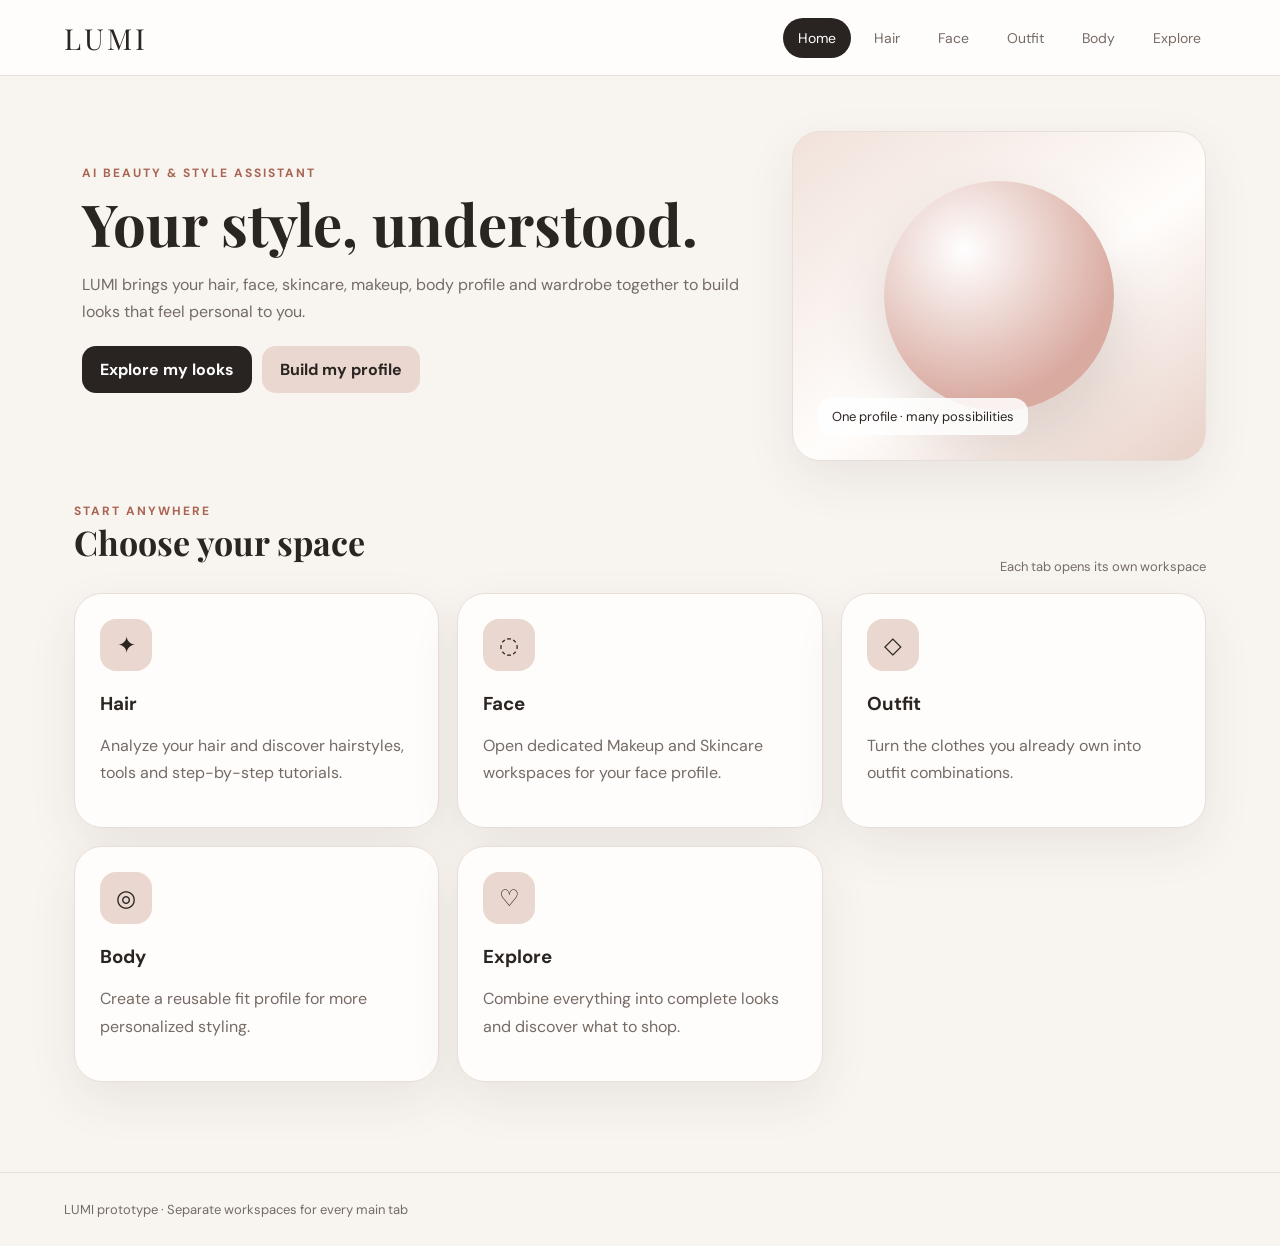
==== index.html @ a48243ca "upload LUMI front-end" ====
<!doctype html><html><head><meta charset="utf-8"><meta name="viewport" content="width=device-width,initial-scale=1"><title>LUMI — Beauty & Style AI</title><link rel="stylesheet" href="styles.css"></head><body>
<nav class="nav"><a class="logo" href="index.html">LUMI</a><div class="navlinks">
<a class="active" href="index.html">Home</a><a href="hair.html">Hair</a><a href="face.html">Face</a><a href="outfit.html">Outfit</a><a href="body.html">Body</a><a href="explore.html">Explore</a></div></nav>
<main class="container"><section class="hero"><div class="hero-copy"><div class="eyebrow">AI Beauty & Style Assistant</div><h1>Your style, understood.</h1><p>LUMI brings your hair, face, skincare, makeup, body profile and wardrobe together to build looks that feel personal to you.</p><div class="btn-row"><a class="btn" href="explore.html">Explore my looks</a><a class="btn secondary" href="body.html">Build my profile</a></div></div><div class="hero-art"><div class="orb"></div><div class="label">One profile · many possibilities</div></div></section>
<div class="section-title"><div><div class="eyebrow">Start anywhere</div><h2>Choose your space</h2></div><span class="small">Each tab opens its own workspace</span></div>
<div class="grid grid-3">
<a class="feature" href="hair.html"><div class="icon">✦</div><h3>Hair</h3><p>Analyze your hair and discover hairstyles, tools and step-by-step tutorials.</p></a>
<a class="feature" href="face.html"><div class="icon">◌</div><h3>Face</h3><p>Open dedicated Makeup and Skincare workspaces for your face profile.</p></a>
<a class="feature" href="outfit.html"><div class="icon">◇</div><h3>Outfit</h3><p>Turn the clothes you already own into outfit combinations.</p></a>
<a class="feature" href="body.html"><div class="icon">◎</div><h3>Body</h3><p>Create a reusable fit profile for more personalized styling.</p></a>
<a class="feature" href="explore.html"><div class="icon">♡</div><h3>Explore</h3><p>Combine everything into complete looks and discover what to shop.</p></a>
</div></main><footer>LUMI prototype · Separate workspaces for every main tab</footer></body></html>
---- styles.css ----
@import url('https://fonts.googleapis.com/css2?family=DM+Sans:wght@400;500;600;700&family=Playfair+Display:wght@500;600&display=swap');

:root{
  --bg:#f8f4f0; --paper:#fffdfb; --ink:#2b2522; --muted:#756b66;
  --accent:#a96552; --accent2:#ead8d0; --line:#e8ded8; --dark:#292321;
  --success:#55745c; --shadow:0 18px 50px rgba(67,48,40,.08);
}
*{box-sizing:border-box}
body{margin:0;background:var(--bg);color:var(--ink);font-family:"DM Sans",Arial,sans-serif}
a{text-decoration:none;color:inherit}
button,input,select{font:inherit}
button{cursor:pointer}
.nav{height:76px;background:rgba(255,253,251,.94);border-bottom:1px solid var(--line);display:flex;align-items:center;padding:0 5vw;position:sticky;top:0;z-index:20;backdrop-filter:blur(12px)}
.logo{font-family:"Playfair Display",serif;font-size:29px;letter-spacing:3px;margin-right:auto}
.navlinks{display:flex;gap:8px;align-items:center}
.navlinks a{padding:11px 15px;border-radius:999px;color:var(--muted);font-size:14px}
.navlinks a:hover,.navlinks a.active{background:var(--dark);color:white}
.container{max-width:1180px;margin:auto;padding:55px 24px 90px}
.hero{display:grid;grid-template-columns:1.25fr .75fr;gap:28px;align-items:stretch;margin-bottom:36px}
.hero-copy{padding:34px 8px}
.eyebrow{font-size:12px;letter-spacing:2px;text-transform:uppercase;color:var(--accent);font-weight:700}
h1{font-family:"Playfair Display",serif;font-size:58px;line-height:1.02;margin:13px 0 18px;max-width:720px}
h2{font-family:"Playfair Display",serif;font-size:34px;margin:0 0 10px}
h3{margin:0 0 8px}
p{color:var(--muted);line-height:1.7}
.hero-art,.card,.panel,.feature,.result,.profile-card{background:var(--paper);border:1px solid var(--line);border-radius:28px;box-shadow:var(--shadow)}
.hero-art{min-height:330px;display:flex;align-items:center;justify-content:center;background:linear-gradient(145deg,#f1e2db,#fffdfb 55%,#e8d1c8);position:relative;overflow:hidden}
.hero-art .orb{width:230px;height:230px;border-radius:50%;background:radial-gradient(circle at 35% 30%,#fff,#d9aaa0 70%);box-shadow:0 30px 60px rgba(80,50,40,.16)}
.hero-art .label{position:absolute;bottom:25px;left:25px;background:#ffffffd9;padding:10px 14px;border-radius:14px;font-size:13px}
.grid{display:grid;gap:18px}
.grid-2{grid-template-columns:repeat(2,1fr)}
.grid-3{grid-template-columns:repeat(3,1fr)}
.grid-4{grid-template-columns:repeat(4,1fr)}
.card,.feature,.panel,.profile-card{padding:25px}
.feature{min-height:230px;transition:.2s}
.feature:hover{transform:translateY(-3px);box-shadow:0 24px 55px rgba(67,48,40,.12)}
.icon{width:52px;height:52px;border-radius:16px;background:var(--accent2);display:grid;place-items:center;font-size:23px;margin-bottom:20px}
.section-title{display:flex;justify-content:space-between;align-items:end;margin:42px 0 18px}
.small{font-size:13px;color:var(--muted)}
.btn{border:0;border-radius:14px;padding:13px 18px;font-weight:700;background:var(--dark);color:white}
.btn.secondary{background:var(--accent2);color:var(--ink)}
.btn.outline{background:transparent;border:1px solid var(--line);color:var(--ink)}
.btn-row{display:flex;gap:10px;flex-wrap:wrap;margin-top:20px}
.upload{border:1.5px dashed #ccbcb5;border-radius:22px;padding:30px;text-align:center;background:#fffcfa}
.upload input{display:none}
.upload label{display:inline-block;padding:12px 17px;border-radius:12px;background:var(--dark);color:#fff;font-weight:700;margin-top:10px}
.preview{margin-top:16px;display:none;border-radius:18px;overflow:hidden;max-height:300px}
.preview img,.preview video{width:100%;display:block;object-fit:cover}
.pills{display:flex;gap:9px;flex-wrap:wrap}
.pill{border:1px solid var(--line);background:#fff;padding:10px 14px;border-radius:999px;color:var(--muted);cursor:pointer}
.pill.selected{background:var(--dark);color:#fff;border-color:var(--dark)}
.result-area{display:none;margin-top:28px}
.look-img{height:230px;border-radius:20px;background:linear-gradient(135deg,#eee0da,#d8b4a8);display:grid;place-items:center;font-family:"Playfair Display",serif;font-size:27px;color:#62473e}
.tag{display:inline-block;padding:6px 9px;border-radius:999px;background:#f1e5df;font-size:12px;margin:3px 3px 0 0}
.steps{counter-reset:step;display:grid;gap:12px}
.step{display:flex;gap:14px;padding:14px;border-bottom:1px solid var(--line)}
.step:before{counter-increment:step;content:counter(step);min-width:31px;height:31px;border-radius:50%;background:var(--dark);color:white;display:grid;place-items:center;font-size:13px;font-weight:700}
.price{font-size:25px;font-weight:700}
.notice{padding:14px 16px;border-radius:14px;background:#f2ebe6;color:#665951;font-size:13px;line-height:1.6}
footer{padding:28px 5vw;border-top:1px solid var(--line);color:var(--muted);font-size:13px}
@media(max-width:850px){
 .nav{padding:0 18px;overflow:auto}.navlinks a{padding:9px 10px}.logo{font-size:23px}
 .hero{grid-template-columns:1fr} h1{font-size:43px}
 .grid-2,.grid-3,.grid-4{grid-template-columns:1fr}
 .container{padding:35px 18px 65px}
}

.upload-container {
  max-width: 600px;
  margin: 0 auto;
  padding: 20px;
  background: white;
  border-radius: 20px;
  box-shadow: 0 10px 30px rgba(0,0,0,0.05);
}

.upload-area {
  border: 2px dashed #d8b4a8;
  border-radius: 12px;
  padding: 40px 20px;
  text-align: center;
  cursor: pointer;
  transition: all 0.3s ease;
  background: #fafafa;
}

.upload-area:hover, .upload-area.dragover {
  background: #f0e6e3;
  border-color: #c4998b;
}

.spinner {
  width: 50px;
  height: 50px;
  border: 4px solid #f3f3f3;
  border-top: 4px solid #d8b4a8;
  border-radius: 50%;
  animation: spin 1s linear infinite;
  margin: 0 auto;
}

@keyframes spin {
  0% { transform: rotate(0deg); }
  100% { transform: rotate(360deg); }
}
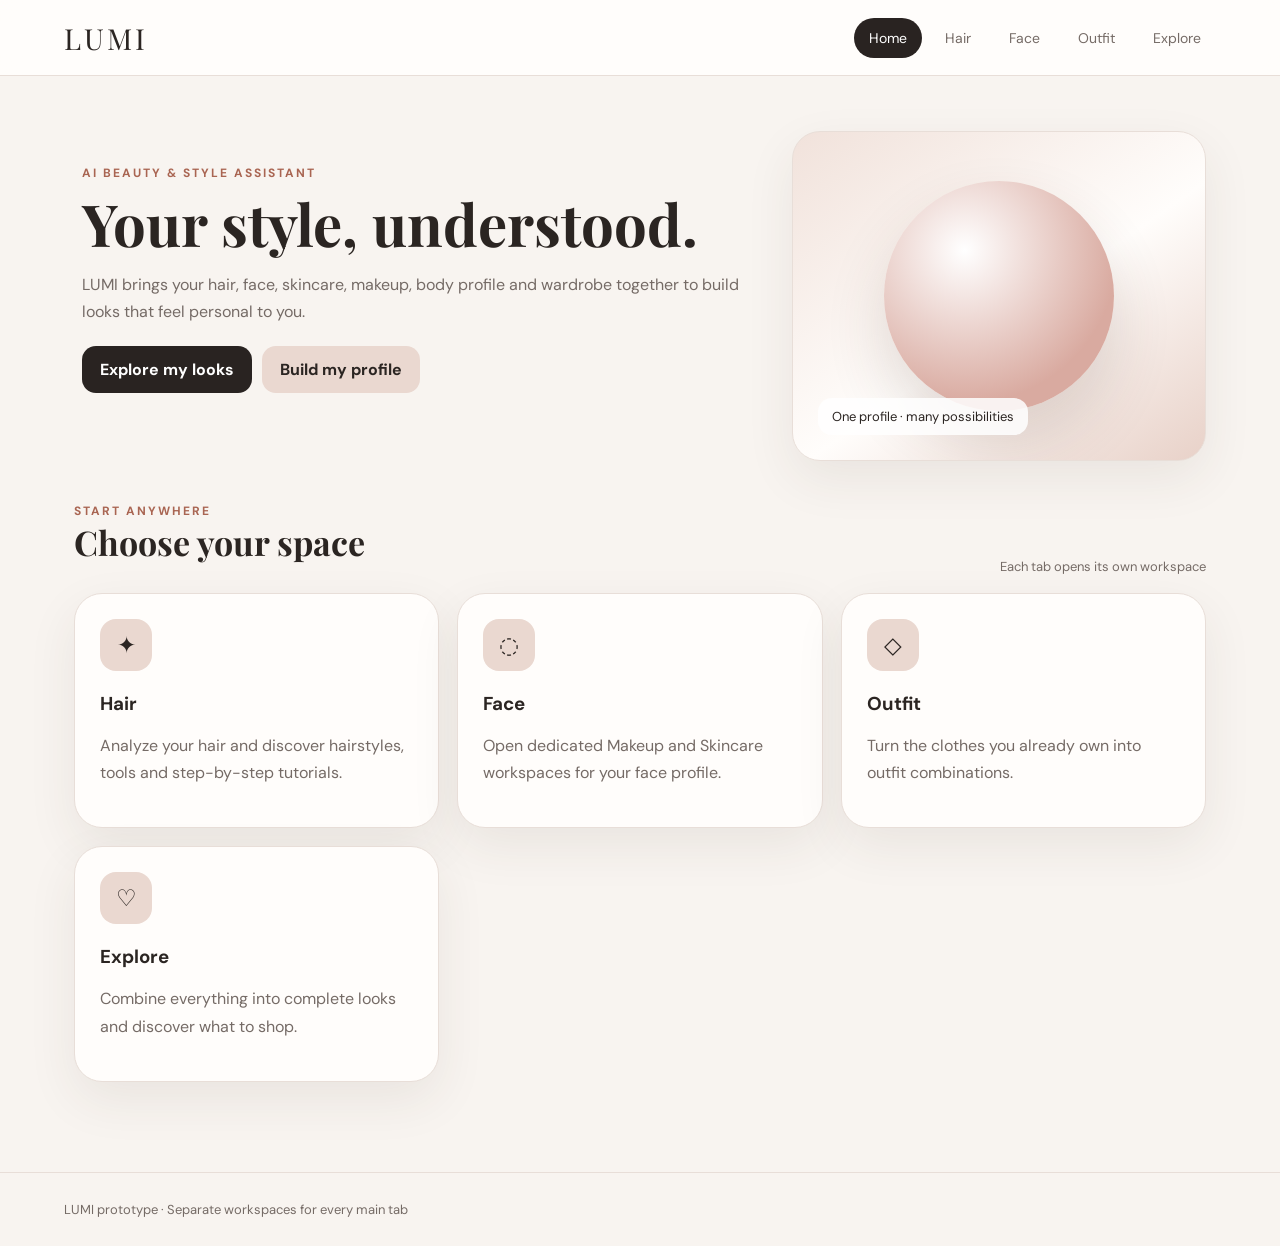
==== commit 999ca3b7: "update and fix something" ====
--- a/index.html
+++ b/index.html
@@ -1,12 +1,12 @@
 <!doctype html><html><head><meta charset="utf-8"><meta name="viewport" content="width=device-width,initial-scale=1"><title>LUMI — Beauty & Style AI</title><link rel="stylesheet" href="styles.css"></head><body>
 <nav class="nav"><a class="logo" href="index.html">LUMI</a><div class="navlinks">
-<a class="active" href="index.html">Home</a><a href="hair.html">Hair</a><a href="face.html">Face</a><a href="outfit.html">Outfit</a><a href="body.html">Body</a><a href="explore.html">Explore</a></div></nav>
+<a class="active" href="index.html">Home</a><a href="hair.html">Hair</a><a href="face.html">Face</a><a href="outfit.html">Outfit</a><a href="explore.html">Explore</a></div></nav>
 <main class="container"><section class="hero"><div class="hero-copy"><div class="eyebrow">AI Beauty & Style Assistant</div><h1>Your style, understood.</h1><p>LUMI brings your hair, face, skincare, makeup, body profile and wardrobe together to build looks that feel personal to you.</p><div class="btn-row"><a class="btn" href="explore.html">Explore my looks</a><a class="btn secondary" href="body.html">Build my profile</a></div></div><div class="hero-art"><div class="orb"></div><div class="label">One profile · many possibilities</div></div></section>
 <div class="section-title"><div><div class="eyebrow">Start anywhere</div><h2>Choose your space</h2></div><span class="small">Each tab opens its own workspace</span></div>
 <div class="grid grid-3">
 <a class="feature" href="hair.html"><div class="icon">✦</div><h3>Hair</h3><p>Analyze your hair and discover hairstyles, tools and step-by-step tutorials.</p></a>
 <a class="feature" href="face.html"><div class="icon">◌</div><h3>Face</h3><p>Open dedicated Makeup and Skincare workspaces for your face profile.</p></a>
 <a class="feature" href="outfit.html"><div class="icon">◇</div><h3>Outfit</h3><p>Turn the clothes you already own into outfit combinations.</p></a>
-<a class="feature" href="body.html"><div class="icon">◎</div><h3>Body</h3><p>Create a reusable fit profile for more personalized styling.</p></a>
+<!-- <a class="feature" href="body.html"><div class="icon">◎</div><h3>Body</h3><p>Create a reusable fit profile for more personalized styling.</p></a> -->
 <a class="feature" href="explore.html"><div class="icon">♡</div><h3>Explore</h3><p>Combine everything into complete looks and discover what to shop.</p></a>
 </div></main><footer>LUMI prototype · Separate workspaces for every main tab</footer></body></html>
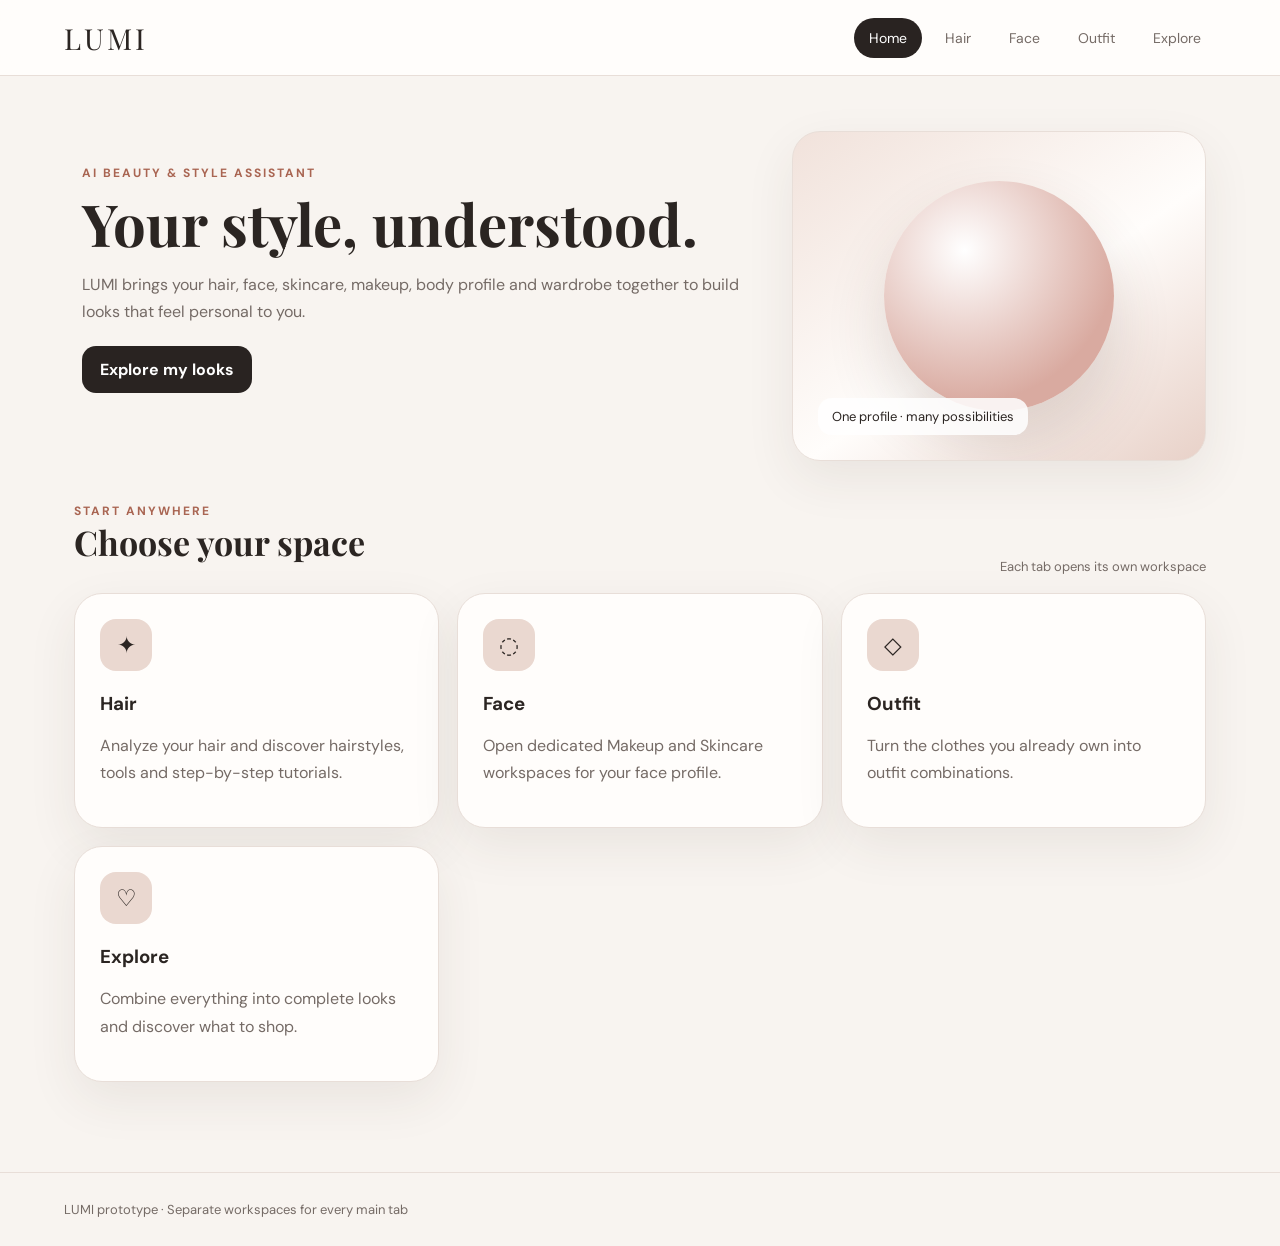
==== commit 1db11211: "fix something in UI/UX" ====
--- a/index.html
+++ b/index.html
@@ -1,7 +1,7 @@
 <!doctype html><html><head><meta charset="utf-8"><meta name="viewport" content="width=device-width,initial-scale=1"><title>LUMI — Beauty & Style AI</title><link rel="stylesheet" href="styles.css"></head><body>
 <nav class="nav"><a class="logo" href="index.html">LUMI</a><div class="navlinks">
 <a class="active" href="index.html">Home</a><a href="hair.html">Hair</a><a href="face.html">Face</a><a href="outfit.html">Outfit</a><a href="explore.html">Explore</a></div></nav>
-<main class="container"><section class="hero"><div class="hero-copy"><div class="eyebrow">AI Beauty & Style Assistant</div><h1>Your style, understood.</h1><p>LUMI brings your hair, face, skincare, makeup, body profile and wardrobe together to build looks that feel personal to you.</p><div class="btn-row"><a class="btn" href="explore.html">Explore my looks</a><a class="btn secondary" href="body.html">Build my profile</a></div></div><div class="hero-art"><div class="orb"></div><div class="label">One profile · many possibilities</div></div></section>
+<main class="container"><section class="hero"><div class="hero-copy"><div class="eyebrow">AI Beauty & Style Assistant</div><h1>Your style, understood.</h1><p>LUMI brings your hair, face, skincare, makeup, body profile and wardrobe together to build looks that feel personal to you.</p><div class="btn-row"><a class="btn" href="explore.html">Explore my looks</a></div></div><div class="hero-art"><div class="orb"></div><div class="label">One profile · many possibilities</div></div></section>
 <div class="section-title"><div><div class="eyebrow">Start anywhere</div><h2>Choose your space</h2></div><span class="small">Each tab opens its own workspace</span></div>
 <div class="grid grid-3">
 <a class="feature" href="hair.html"><div class="icon">✦</div><h3>Hair</h3><p>Analyze your hair and discover hairstyles, tools and step-by-step tutorials.</p></a>
